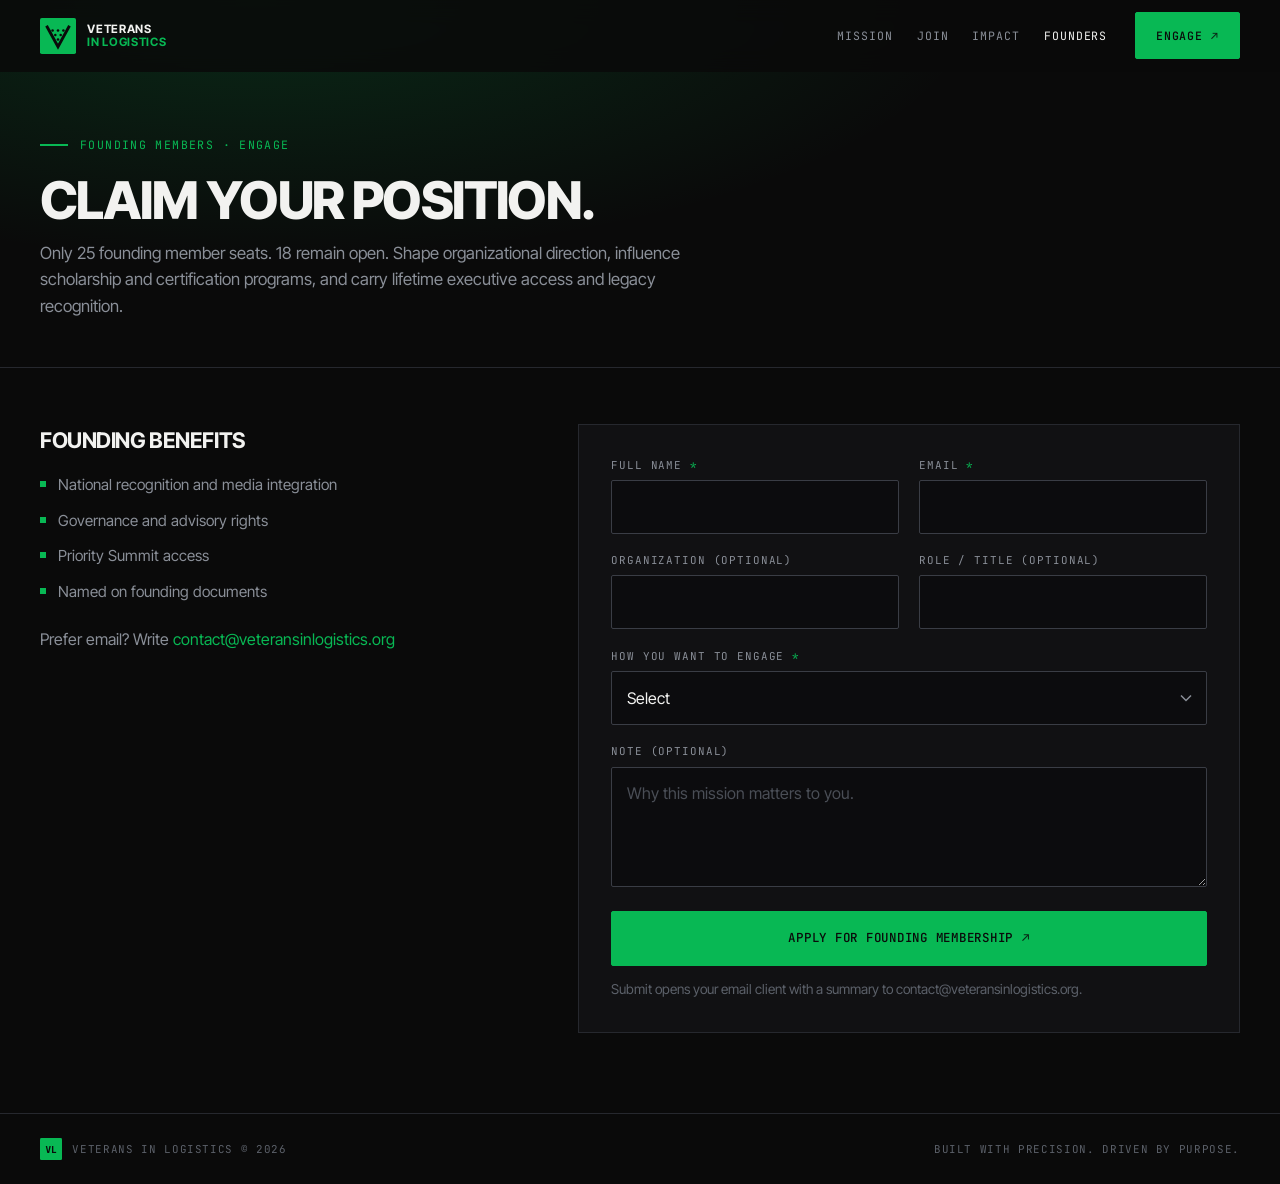
==== founders.html @ a4809c65 "Initial Veterans in Logistics landing site rebuild. Static site with /join resume intake, /sponsor J" ====
<!DOCTYPE html>
<html lang="en">
<head>
  <meta charset="utf-8" />
  <meta name="viewport" content="width=device-width, initial-scale=1" />
  <title>Founders | Veterans in Logistics</title>
  <meta name="description" content="Apply for founding membership. Shape governance, scholarships, and the legacy of Veterans in Logistics." />
  <link rel="preconnect" href="https://fonts.googleapis.com" />
  <link rel="preconnect" href="https://fonts.gstatic.com" crossorigin />
  <link href="https://fonts.googleapis.com/css2?family=Inter+Tight:wght@400;500;600;700;800&family=JetBrains+Mono:wght@400;500;600;700&display=swap" rel="stylesheet" />
  <link rel="stylesheet" href="assets/css/main.css" />
  <link rel="icon" href="assets/img/logo.svg" type="image/svg+xml" />
</head>
<body>
  <header class="site-header">
    <div class="container">
      <a class="logo" href="index.html" aria-label="Veterans in Logistics home">
        <img src="assets/img/logo.svg" alt="" width="36" height="36" />
        <span class="logo-text"><span>Veterans</span><span>In Logistics</span></span>
      </a>
      <button class="nav-toggle" type="button" aria-label="Open menu" aria-expanded="false" aria-controls="site-nav">
        <span></span>
      </button>
      <nav class="nav" id="site-nav">
        <div class="nav-links">
          <a href="index.html#mission">Mission</a>
          <a href="join.html">Join</a>
          <a href="index.html#impact">Impact</a>
          <a href="founders.html" aria-current="page">Founders</a>
        </div>
        <a class="btn btn-green" href="#founders-form">Engage <span class="arrow" aria-hidden="true">↗</span></a>
      </nav>
    </div>
  </header>

  <main>
    <section class="page-hero">
      <div class="container">
        <p class="section-label">Founding Members · Engage</p>
        <h1 class="section-title">Claim Your Position.</h1>
        <p class="section-body">
          Only 25 founding member seats. 18 remain open. Shape organizational direction, influence scholarship
          and certification programs, and carry lifetime executive access and legacy recognition.
        </p>
      </div>
    </section>

    <section class="form-section">
      <div class="container form-layout">
        <aside class="form-aside">
          <h2>Founding benefits</h2>
          <ul>
            <li>National recognition and media integration</li>
            <li>Governance and advisory rights</li>
            <li>Priority Summit access</li>
            <li>Named on founding documents</li>
          </ul>
          <p style="margin-top:1.5rem;">
            Prefer email? Write <a href="mailto:contact@veteransinlogistics.org" style="color:var(--green)">contact@veteransinlogistics.org</a>
          </p>
        </aside>

        <div class="form-card">
          <!--
            Formspree-ready placeholder:
              action="https://formspree.io/f/YOUR_FORM_ID"
              method="POST"
          -->
          <div class="success-panel" role="status" aria-live="polite"></div>
          <form id="founders-form" novalidate>
            <div class="form-grid">
              <div class="field">
                <label for="full_name">Full name <span class="req" aria-hidden="true">*</span></label>
                <input id="full_name" name="full_name" type="text" autocomplete="name" required />
              </div>
              <div class="field">
                <label for="email">Email <span class="req" aria-hidden="true">*</span></label>
                <input id="email" name="email" type="email" autocomplete="email" required />
              </div>
              <div class="field">
                <label for="organization">Organization <span class="hint-inline">(optional)</span></label>
                <input id="organization" name="organization" type="text" autocomplete="organization" />
              </div>
              <div class="field">
                <label for="title">Role / title <span class="hint-inline">(optional)</span></label>
                <input id="title" name="title" type="text" />
              </div>
              <div class="field full">
                <label for="engagement">How you want to engage <span class="req" aria-hidden="true">*</span></label>
                <select id="engagement" name="engagement" required>
                  <option value="">Select</option>
                  <option>Founding membership seat</option>
                  <option>Corporate sponsorship + founding</option>
                  <option>Advisory / governance interest</option>
                  <option>Not sure yet. Tell me more</option>
                </select>
              </div>
              <div class="field full">
                <label for="note">Note <span class="hint-inline">(optional)</span></label>
                <textarea id="note" name="note" placeholder="Why this mission matters to you."></textarea>
              </div>
            </div>
            <div class="form-actions">
              <button class="btn btn-green btn-lg btn-block" type="submit">
                Apply for Founding Membership
                <span class="arrow" aria-hidden="true">↗</span>
              </button>
              <p class="form-note">
                Submit opens your email client with a summary to contact@veteransinlogistics.org.
              </p>
            </div>
          </form>
        </div>
      </div>
    </section>
  </main>

  <footer class="site-footer">
    <div class="container footer-inner">
      <div class="footer-brand">
        <img src="assets/img/logo-mark.svg" alt="" width="22" height="22" />
        <span>Veterans in Logistics © 2026</span>
      </div>
      <span>Built with precision. Driven by purpose.</span>
    </div>
  </footer>
  <script src="assets/js/main.js"></script>
</body>
</html>
---- assets/css/main.css ----
/* Veterans in Logistics - static rebuild */
:root {
  --bg: #0a0a0a;
  --bg-elevated: #111113;
  --bg-card: #121214;
  --green: #08b854;
  --green-dim: #069a46;
  --green-glow: rgba(8, 184, 84, 0.18);
  --off-white: #f2f2f0;
  --white: #ffffff;
  --slate: #8a8f98;
  --slate-dim: #5c616a;
  --border: #26282e;
  --border-strong: #3a3d45;
  --danger: #e85d5d;
  --font-display: "Inter Tight", system-ui, sans-serif;
  --font-mono: "JetBrains Mono", ui-monospace, monospace;
  --nav-h: 72px;
  --max: 1200px;
  --radius: 2px;
}

*, *::before, *::after { box-sizing: border-box; }

html {
  scroll-behavior: smooth;
  -webkit-text-size-adjust: 100%;
}

body {
  margin: 0;
  background: var(--bg);
  color: var(--off-white);
  font-family: var(--font-display);
  font-size: 16px;
  line-height: 1.55;
  min-height: 100vh;
}

img { max-width: 100%; display: block; }
a { color: inherit; text-decoration: none; }
button, input, select, textarea { font: inherit; color: inherit; }
ul { list-style: none; margin: 0; padding: 0; }

.container {
  width: min(100% - 2.5rem, var(--max));
  margin-inline: auto;
}

/* ---------- Header ---------- */
.site-header {
  position: fixed;
  inset: 0 0 auto 0;
  z-index: 100;
  height: var(--nav-h);
  display: flex;
  align-items: center;
  background: rgba(10, 10, 10, 0.85);
  backdrop-filter: blur(12px);
  border-bottom: 1px solid transparent;
  transition: border-color 0.2s, background 0.2s;
}
.site-header.is-scrolled {
  border-bottom-color: var(--border);
  background: rgba(10, 10, 10, 0.95);
}
.site-header .container {
  display: flex;
  align-items: center;
  justify-content: space-between;
  gap: 1.5rem;
  width: min(100% - 2rem, var(--max));
}

.logo {
  display: inline-flex;
  align-items: center;
  gap: 0.7rem;
  flex-shrink: 0;
}
.logo img { width: 36px; height: 36px; }
.logo-text {
  display: flex;
  flex-direction: column;
  line-height: 1.05;
  font-family: var(--font-display);
  font-weight: 700;
  font-size: 0.72rem;
  letter-spacing: 0.06em;
  text-transform: uppercase;
}
.logo-text span:last-child { color: var(--green); }

.nav {
  display: flex;
  align-items: center;
  gap: 1.75rem;
}
.nav-links {
  display: flex;
  align-items: center;
  gap: 1.5rem;
}
.nav-links a {
  font-family: var(--font-mono);
  font-size: 0.72rem;
  letter-spacing: 0.08em;
  text-transform: uppercase;
  color: var(--slate);
  transition: color 0.15s;
}
.nav-links a:hover,
.nav-links a[aria-current="page"] { color: var(--off-white); }

.btn {
  display: inline-flex;
  align-items: center;
  justify-content: center;
  gap: 0.55rem;
  font-family: var(--font-mono);
  font-size: 0.72rem;
  font-weight: 500;
  letter-spacing: 0.06em;
  text-transform: uppercase;
  padding: 0.85rem 1.25rem;
  border: 1.5px solid transparent;
  border-radius: var(--radius);
  cursor: pointer;
  transition: background 0.15s, color 0.15s, border-color 0.15s, transform 0.15s;
  white-space: nowrap;
  text-align: center;
}
.btn:focus-visible {
  outline: 2px solid var(--green);
  outline-offset: 3px;
}
.btn-green {
  background: var(--green);
  color: #0a0a0a;
  border-color: var(--green);
}
.btn-green:hover { background: #0ad066; border-color: #0ad066; }
.btn-solid-light {
  background: var(--off-white);
  color: #0a0a0a;
  border-color: var(--off-white);
}
.btn-solid-light:hover { background: #fff; }
.btn-outline-green {
  background: transparent;
  color: var(--green);
  border-color: var(--green);
}
.btn-outline-green:hover { background: var(--green-glow); }
.btn-outline-light {
  background: transparent;
  color: var(--off-white);
  border-color: rgba(242, 242, 240, 0.45);
}
.btn-outline-light:hover {
  border-color: var(--off-white);
  background: rgba(255, 255, 255, 0.04);
}
.btn-block { width: 100%; }
.btn-lg { padding: 1.05rem 1.75rem; font-size: 0.78rem; }
.btn .icon { width: 18px; height: 18px; flex-shrink: 0; }
.btn .arrow { opacity: 0.85; }

.nav-toggle {
  display: none;
  background: none;
  border: 1px solid var(--border-strong);
  color: var(--off-white);
  width: 42px;
  height: 42px;
  border-radius: var(--radius);
  cursor: pointer;
  align-items: center;
  justify-content: center;
}
.nav-toggle span {
  display: block;
  width: 18px;
  height: 2px;
  background: currentColor;
  position: relative;
}
.nav-toggle span::before,
.nav-toggle span::after {
  content: "";
  position: absolute;
  left: 0;
  width: 18px;
  height: 2px;
  background: currentColor;
}
.nav-toggle span::before { top: -6px; }
.nav-toggle span::after { top: 6px; }

/* ---------- Hero ---------- */
.hero {
  position: relative;
  min-height: 100vh;
  min-height: 100dvh;
  display: flex;
  flex-direction: column;
  justify-content: flex-end;
  padding: calc(var(--nav-h) + 3rem) 0 3.5rem;
  overflow: hidden;
}
.hero-bg {
  position: absolute;
  inset: 0;
  background:
    linear-gradient(180deg, rgba(10,10,10,0.55) 0%, rgba(10,10,10,0.72) 45%, rgba(10,10,10,0.92) 100%),
    linear-gradient(90deg, rgba(10,10,10,0.75) 0%, rgba(10,10,10,0.35) 55%, rgba(10,10,10,0.55) 100%),
    url("../img/hero-bg.jpg") center / cover no-repeat;
  z-index: 0;
}
.hero-bg::after {
  content: "";
  position: absolute;
  inset: 0;
  background: radial-gradient(ellipse at 70% 40%, transparent 0%, rgba(10,10,10,0.4) 70%);
  pointer-events: none;
}
.hero .container { position: relative; z-index: 1; }

.eyebrow {
  display: inline-flex;
  align-items: center;
  gap: 0.75rem;
  font-family: var(--font-mono);
  font-size: 0.72rem;
  letter-spacing: 0.12em;
  text-transform: uppercase;
  color: var(--green);
  margin: 0 0 1.25rem;
}
.eyebrow::before {
  content: "";
  width: 28px;
  height: 2px;
  background: var(--green);
  flex-shrink: 0;
}
.eyebrow.no-line::before { display: none; }

.hero-title {
  margin: 0 0 1.25rem;
  font-size: clamp(2.6rem, 8vw, 5.5rem);
  font-weight: 800;
  line-height: 0.95;
  letter-spacing: -0.03em;
  text-transform: uppercase;
  max-width: 14ch;
}
.hero-title .line-green { color: var(--green); display: block; }

.hero-lead {
  max-width: 38rem;
  margin: 0 0 2.5rem;
  color: rgba(242, 242, 240, 0.88);
  font-size: clamp(1rem, 1.6vw, 1.125rem);
  font-weight: 400;
  line-height: 1.6;
}

.hero-ctas {
  display: grid;
  grid-template-columns: repeat(3, minmax(0, 1fr));
  gap: 0.85rem;
  max-width: 920px;
}
.hero-ctas .btn {
  justify-content: space-between;
  padding: 1rem 1.1rem;
}

.ticker {
  position: relative;
  z-index: 1;
  margin-top: 3rem;
  border-top: 1px solid rgba(255,255,255,0.08);
  border-bottom: 1px solid rgba(255,255,255,0.08);
  background: rgba(0,0,0,0.35);
}
.ticker-inner {
  display: flex;
  flex-wrap: wrap;
  gap: 0.75rem 1.5rem;
  padding: 0.95rem 0;
  font-family: var(--font-mono);
  font-size: 0.68rem;
  letter-spacing: 0.08em;
  text-transform: uppercase;
  color: var(--slate);
}
.ticker-inner span { display: inline-flex; align-items: center; gap: 1.5rem; }
.ticker-inner span + span::before {
  content: "";
  width: 5px;
  height: 5px;
  border-radius: 1px;
  background: var(--green);
}

/* ---------- Sections ---------- */
.section {
  padding: 5.5rem 0;
  position: relative;
}
.section-tight { padding: 4rem 0; }
.section-label {
  display: flex;
  align-items: center;
  gap: 0.75rem;
  font-family: var(--font-mono);
  font-size: 0.72rem;
  letter-spacing: 0.12em;
  text-transform: uppercase;
  color: var(--green);
  margin: 0 0 1.25rem;
}
.section-label::before {
  content: "";
  width: 28px;
  height: 2px;
  background: var(--green);
}
.section-title {
  margin: 0 0 1rem;
  font-size: clamp(2rem, 5vw, 3.25rem);
  font-weight: 800;
  letter-spacing: -0.03em;
  text-transform: uppercase;
  line-height: 1.05;
}
.section-body {
  max-width: 40rem;
  color: var(--slate);
  margin: 0 0 2.5rem;
  font-size: 1.05rem;
}

/* Impact */
.impact-grid {
  display: grid;
  grid-template-columns: repeat(4, 1fr);
  border-top: 1px solid var(--border);
  border-bottom: 1px solid var(--border);
}
.impact-item {
  padding: 2rem 1.5rem 2rem 0;
  border-right: 1px solid var(--border);
}
.impact-item:last-child { border-right: none; padding-right: 0; }
.impact-item:not(:first-child) { padding-left: 1.5rem; }
.impact-num {
  font-family: var(--font-mono);
  font-size: clamp(2rem, 4vw, 2.75rem);
  font-weight: 500;
  letter-spacing: -0.02em;
  margin: 0 0 0.65rem;
  color: var(--off-white);
}
.impact-label {
  font-family: var(--font-mono);
  font-size: 0.68rem;
  letter-spacing: 0.1em;
  text-transform: uppercase;
  color: var(--green);
  margin: 0 0 0.4rem;
}
.impact-desc {
  margin: 0;
  color: var(--slate-dim);
  font-size: 0.92rem;
}

/* Paths */
.paths {
  padding: 0;
}
.paths-grid {
  display: grid;
  grid-template-columns: repeat(3, 1fr);
  min-height: 520px;
}
.path-card {
  position: relative;
  display: flex;
  flex-direction: column;
  justify-content: space-between;
  padding: 2.5rem 2rem;
  min-height: 480px;
  border-right: 1px solid var(--border);
  overflow: hidden;
  text-decoration: none;
  transition: background 0.2s;
}
.path-card:last-child { border-right: none; }
.path-card::before {
  content: "";
  position: absolute;
  inset: 0;
  background-size: cover;
  background-position: center;
  opacity: 0.45;
  z-index: 0;
  transition: opacity 0.25s, transform 0.35s;
}
.path-card:hover::before {
  opacity: 0.6;
  transform: scale(1.03);
}
.path-card::after {
  content: "";
  position: absolute;
  inset: 0;
  background: linear-gradient(180deg, rgba(10,10,10,0.55) 0%, rgba(10,10,10,0.88) 100%);
  z-index: 1;
}
.path-card > * { position: relative; z-index: 2; }
.path-sponsor::before { background-image: url("../img/path-sponsor.jpg"); }
.path-veteran::before { background-image: url("../img/path-veteran.jpg"); }
.path-founder::before { background-image: url("../img/path-founder.jpg"); }

.path-top { display: flex; flex-direction: column; gap: 1rem; }
.path-icon {
  width: 28px;
  height: 28px;
  color: var(--green);
}
.path-meta {
  font-family: var(--font-mono);
  font-size: 0.68rem;
  letter-spacing: 0.1em;
  text-transform: uppercase;
  color: var(--slate);
}
.path-title {
  margin: 0;
  font-size: clamp(1.35rem, 2.4vw, 1.85rem);
  font-weight: 800;
  letter-spacing: -0.02em;
  text-transform: uppercase;
  line-height: 1.1;
}
.path-title.green { color: var(--green); }
.path-desc {
  margin: 0.75rem 0 0;
  color: var(--slate);
  font-size: 0.98rem;
  max-width: 22ch;
}
.path-link {
  font-family: var(--font-mono);
  font-size: 0.72rem;
  letter-spacing: 0.08em;
  text-transform: uppercase;
  color: var(--off-white);
  display: inline-flex;
  align-items: center;
  gap: 0.4rem;
  margin-top: 2rem;
}
.path-card:hover .path-link { color: var(--green); }

/* Ledger */
.benefits {
  display: flex;
  flex-wrap: wrap;
  gap: 0.75rem 1.5rem;
  margin: 0 0 2rem;
  font-family: var(--font-mono);
  font-size: 0.72rem;
  letter-spacing: 0.04em;
  color: var(--green);
}
.benefits li {
  display: inline-flex;
  align-items: center;
  gap: 0.65rem;
}
.benefits li::before {
  content: "";
  width: 6px;
  height: 6px;
  background: var(--green);
  flex-shrink: 0;
}

.progress-row {
  display: flex;
  align-items: center;
  gap: 1rem;
  margin-bottom: 1.5rem;
}
.progress-track {
  flex: 1;
  height: 3px;
  background: var(--border);
  position: relative;
}
.progress-fill {
  position: absolute;
  left: 0;
  top: 0;
  bottom: 0;
  width: 28%;
  background: var(--green);
}
.progress-count {
  font-family: var(--font-mono);
  font-size: 0.75rem;
  color: var(--slate);
  min-width: 3rem;
  text-align: right;
}

.ledger {
  border-top: 1px solid var(--border);
  margin-bottom: 2.5rem;
}
.ledger-row {
  display: grid;
  grid-template-columns: 4rem 1.25rem 1fr auto;
  align-items: center;
  gap: 0.85rem;
  padding: 1rem 0;
  border-bottom: 1px solid var(--border);
  font-family: var(--font-mono);
  font-size: 0.78rem;
  color: var(--slate);
}
.ledger-row .lock { color: var(--green); display: flex; }
.ledger-row .status { color: var(--green); letter-spacing: 0.08em; }
.ledger-row.available {
  color: var(--slate);
  transition: color 0.15s, background 0.15s;
}
.ledger-row.available:hover {
  color: var(--off-white);
  background: rgba(8, 184, 84, 0.04);
}
.ledger-row.available .status { color: var(--slate); }
.ledger-row.available:hover .status { color: var(--green); }
.redacted {
  display: inline-flex;
  gap: 0.35rem;
  align-items: center;
}
.redacted i {
  display: inline-block;
  height: 10px;
  background: #3a3d45;
  border-radius: 1px;
}
.ledger-more {
  font-family: var(--font-mono);
  font-size: 0.72rem;
  letter-spacing: 0.08em;
  color: var(--slate-dim);
  text-align: center;
  margin: -1rem 0 2rem;
  text-transform: uppercase;
}
.ledger-cta {
  display: flex;
  justify-content: center;
}

/* ---------- Page hero (inner) ---------- */
.page-hero {
  padding: calc(var(--nav-h) + 4rem) 0 3rem;
  border-bottom: 1px solid var(--border);
  background:
    radial-gradient(ellipse at 20% 0%, var(--green-glow), transparent 50%),
    var(--bg);
}
.page-hero .section-title { margin-bottom: 0.75rem; }
.page-hero .section-body { margin-bottom: 0; }

/* ---------- Forms ---------- */
.form-section { padding: 3.5rem 0 5rem; }
.form-layout {
  display: grid;
  grid-template-columns: 1fr 1.35fr;
  gap: 3rem;
  align-items: start;
}
.form-aside h2 {
  margin: 0 0 1rem;
  font-size: 1.35rem;
  font-weight: 700;
  text-transform: uppercase;
  letter-spacing: -0.02em;
}
.form-aside p {
  color: var(--slate);
  margin: 0 0 1.25rem;
}
.form-aside ul {
  display: flex;
  flex-direction: column;
  gap: 0.75rem;
}
.form-aside li {
  display: flex;
  gap: 0.75rem;
  align-items: flex-start;
  color: var(--slate);
  font-size: 0.95rem;
}
.form-aside li::before {
  content: "";
  width: 6px;
  height: 6px;
  margin-top: 0.5rem;
  background: var(--green);
  flex-shrink: 0;
}

.form-card {
  background: var(--bg-elevated);
  border: 1px solid var(--border);
  padding: 2rem;
}
.form-grid {
  display: grid;
  grid-template-columns: 1fr 1fr;
  gap: 1.15rem 1.25rem;
}
.form-grid .full { grid-column: 1 / -1; }

.field { display: flex; flex-direction: column; gap: 0.4rem; }
.field label {
  font-family: var(--font-mono);
  font-size: 0.68rem;
  letter-spacing: 0.08em;
  text-transform: uppercase;
  color: var(--slate);
}
.field label .req { color: var(--green); }
.field .hint {
  font-size: 0.8rem;
  color: var(--slate-dim);
  margin: 0;
}
.field input,
.field select,
.field textarea {
  background: #0c0c0e;
  border: 1px solid var(--border-strong);
  border-radius: var(--radius);
  padding: 0.85rem 0.95rem;
  color: var(--off-white);
  transition: border-color 0.15s, box-shadow 0.15s;
  width: 100%;
}
.field input::placeholder,
.field textarea::placeholder { color: #4a4e56; }
.field input:focus,
.field select:focus,
.field textarea:focus {
  outline: none;
  border-color: var(--green);
  box-shadow: 0 0 0 3px var(--green-glow);
}
.field textarea { min-height: 120px; resize: vertical; }
.field select {
  appearance: none;
  background-image: url("data:image/svg+xml,%3Csvg xmlns='http://www.w3.org/2000/svg' width='12' height='8' fill='none'%3E%3Cpath d='M1 1.5L6 6.5L11 1.5' stroke='%238a8f98' stroke-width='1.5'/%3E%3C/svg%3E");
  background-repeat: no-repeat;
  background-position: right 0.9rem center;
  padding-right: 2.2rem;
}
.field input[type="file"] {
  padding: 0.65rem;
  font-family: var(--font-mono);
  font-size: 0.75rem;
}
.field input[type="file"]::file-selector-button {
  font-family: var(--font-mono);
  font-size: 0.68rem;
  letter-spacing: 0.06em;
  text-transform: uppercase;
  background: var(--border);
  color: var(--off-white);
  border: none;
  padding: 0.55rem 0.85rem;
  margin-right: 0.75rem;
  border-radius: var(--radius);
  cursor: pointer;
}

.check-group {
  display: flex;
  flex-wrap: wrap;
  gap: 0.55rem;
}
.check-pill {
  display: inline-flex;
  align-items: center;
  gap: 0.4rem;
  font-family: var(--font-mono);
  font-size: 0.68rem;
  letter-spacing: 0.04em;
  text-transform: uppercase;
  padding: 0.55rem 0.75rem;
  border: 1px solid var(--border-strong);
  border-radius: var(--radius);
  cursor: pointer;
  user-select: none;
  transition: border-color 0.15s, background 0.15s, color 0.15s;
}
.check-pill:has(input:checked) {
  border-color: var(--green);
  background: var(--green-glow);
  color: var(--green);
}
.check-pill input {
  accent-color: var(--green);
  width: auto;
  margin: 0;
}

.radio-row {
  display: flex;
  flex-wrap: wrap;
  gap: 1rem;
}
.radio-row label {
  display: inline-flex;
  align-items: center;
  gap: 0.45rem;
  font-family: var(--font-display);
  font-size: 0.95rem;
  text-transform: none;
  letter-spacing: 0;
  color: var(--off-white);
  cursor: pointer;
}
.radio-row input { accent-color: var(--green); width: auto; }

.form-actions {
  margin-top: 1.5rem;
  display: flex;
  flex-direction: column;
  gap: 0.85rem;
}
.form-note {
  font-size: 0.85rem;
  color: var(--slate-dim);
  margin: 0;
}

.success-panel {
  display: none;
  border: 1px solid var(--green);
  background: rgba(8, 184, 84, 0.08);
  padding: 2rem;
  text-align: left;
}
.success-panel.is-visible { display: block; }
.form-card.is-submitted form { display: none; }
.success-panel h3 {
  margin: 0 0 0.75rem;
  font-size: 1.25rem;
  text-transform: uppercase;
  color: var(--green);
}
.success-panel p { color: var(--slate); margin: 0 0 0.85rem; }
.success-panel .attach-callout {
  border: 1px dashed var(--green);
  padding: 1rem;
  margin: 1rem 0;
  font-family: var(--font-mono);
  font-size: 0.78rem;
  color: var(--off-white);
  line-height: 1.5;
}
.summary-pre {
  background: #0c0c0e;
  border: 1px solid var(--border);
  padding: 1rem;
  font-family: var(--font-mono);
  font-size: 0.72rem;
  color: var(--slate);
  white-space: pre-wrap;
  max-height: 220px;
  overflow: auto;
  margin: 0 0 1rem;
}

/* ---------- Footer ---------- */
.site-footer {
  border-top: 1px solid var(--border);
  padding: 1.5rem 0;
}
.footer-inner {
  display: flex;
  align-items: center;
  justify-content: space-between;
  gap: 1rem;
  flex-wrap: wrap;
  font-family: var(--font-mono);
  font-size: 0.68rem;
  letter-spacing: 0.06em;
  text-transform: uppercase;
  color: var(--slate-dim);
}
.footer-brand {
  display: inline-flex;
  align-items: center;
  gap: 0.65rem;
}
.footer-brand img { width: 22px; height: 22px; }

/* ---------- Utilities ---------- */
.sr-only {
  position: absolute;
  width: 1px;
  height: 1px;
  padding: 0;
  margin: -1px;
  overflow: hidden;
  clip: rect(0,0,0,0);
  border: 0;
}

/* ---------- Responsive ---------- */
@media (max-width: 960px) {
  .hero-ctas { grid-template-columns: 1fr; max-width: 420px; }
  .impact-grid { grid-template-columns: 1fr 1fr; }
  .impact-item {
    border-right: none;
    padding: 1.5rem 1rem 1.5rem 0 !important;
  }
  .impact-item:nth-child(odd) { border-right: 1px solid var(--border); padding-right: 1rem !important; }
  .impact-item:nth-child(-n+2) { border-bottom: 1px solid var(--border); }
  .paths-grid { grid-template-columns: 1fr; }
  .path-card { border-right: none; border-bottom: 1px solid var(--border); min-height: 360px; }
  .form-layout { grid-template-columns: 1fr; gap: 2rem; }
}

@media (max-width: 760px) {
  .nav-toggle { display: inline-flex; }
  .nav {
    position: fixed;
    inset: var(--nav-h) 0 auto 0;
    background: rgba(10,10,10,0.98);
    border-bottom: 1px solid var(--border);
    padding: 1.25rem 1.25rem 1.5rem;
    flex-direction: column;
    align-items: stretch;
    gap: 1rem;
    display: none;
  }
  .nav.is-open { display: flex; }
  .nav-links { flex-direction: column; align-items: flex-start; gap: 1rem; }
  .nav .btn { width: 100%; }
  .form-grid { grid-template-columns: 1fr; }
  .ledger-row {
    grid-template-columns: 3.25rem 1rem 1fr;
    grid-template-rows: auto auto;
  }
  .ledger-row .status { grid-column: 3; justify-self: end; }
  .benefits { flex-direction: column; gap: 0.65rem; }
}

@media (max-width: 520px) {
  .impact-grid { grid-template-columns: 1fr; }
  .impact-item,
  .impact-item:nth-child(odd) {
    border-right: none !important;
    padding: 1.25rem 0 !important;
    border-bottom: 1px solid var(--border);
  }
  .impact-item:last-child { border-bottom: none; }
  .logo-text { display: none; }
  .hero { padding-bottom: 2rem; }
  .form-card { padding: 1.25rem; }
}
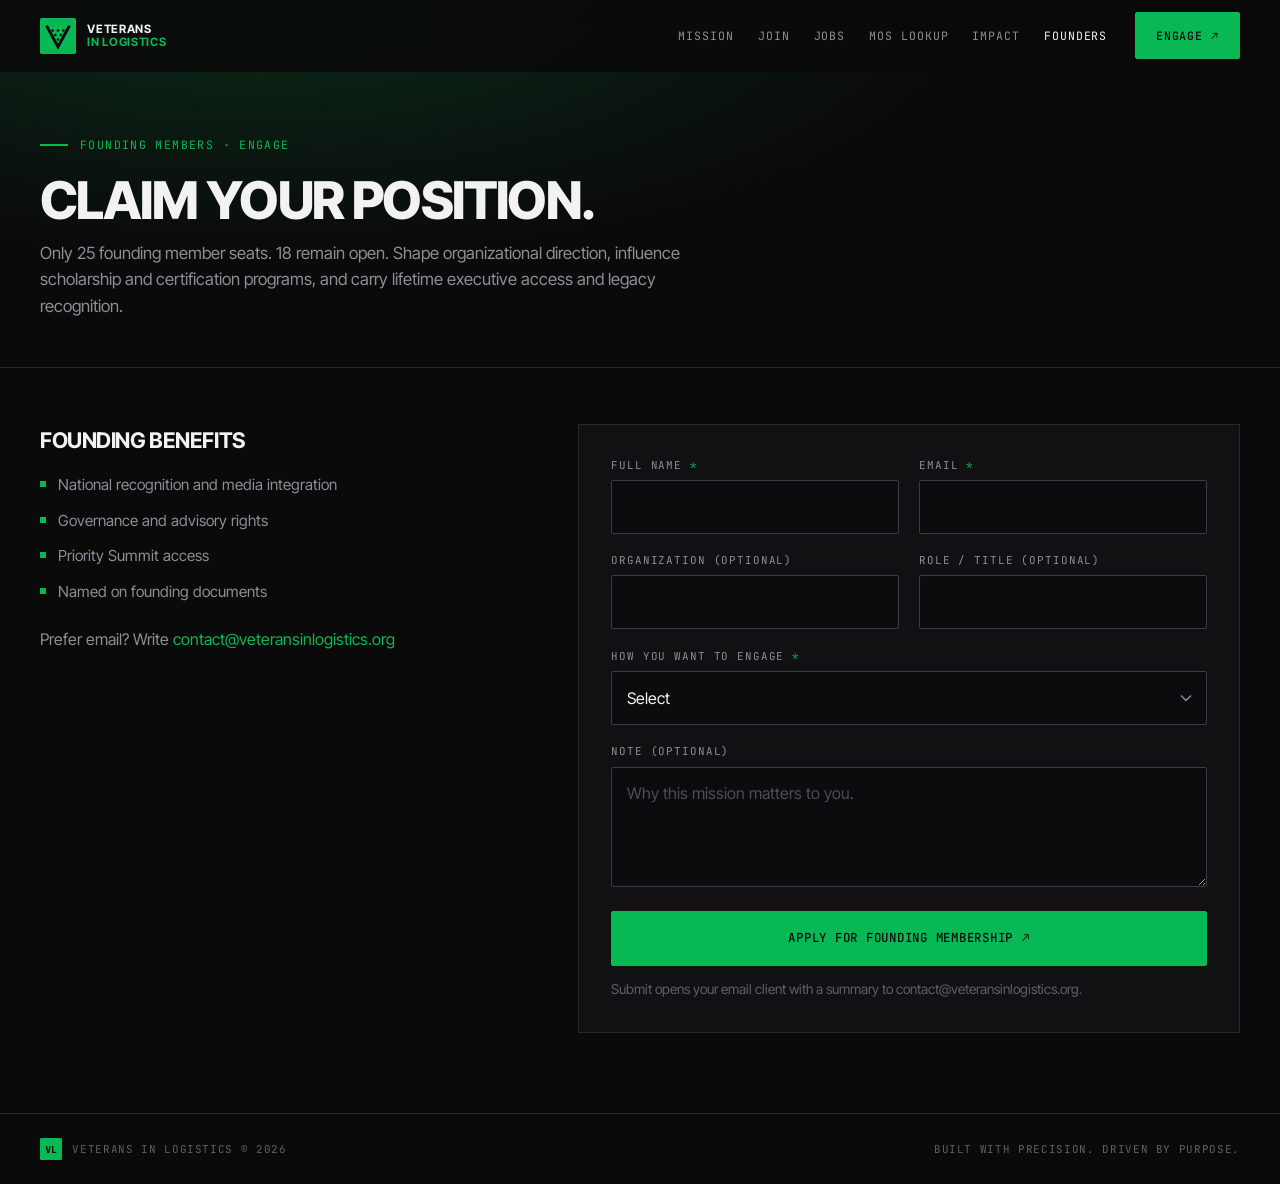
==== commit b5e61b69: "Phase 2: live jobs page, MOS lookup, daily job feed poller and refresh script" ====
--- a/founders.html
+++ b/founders.html
@@ -21,10 +21,12 @@
       <button class="nav-toggle" type="button" aria-label="Open menu" aria-expanded="false" aria-controls="site-nav">
         <span></span>
       </button>
-      <nav class="nav" id="site-nav">
+      <nav class="nav" id="site-nav" aria-label="Primary">
         <div class="nav-links">
           <a href="index.html#mission">Mission</a>
           <a href="join.html">Join</a>
+          <a href="jobs.html">Jobs</a>
+          <a href="mos.html">MOS Lookup</a>
           <a href="index.html#impact">Impact</a>
           <a href="founders.html" aria-current="page">Founders</a>
         </div>
--- a/assets/css/main.css
+++ b/assets/css/main.css
@@ -792,6 +792,197 @@
   max-height: 220px;
   overflow: auto;
   margin: 0 0 1rem;
+}
+
+/* ---------- Form sections, consent, honeypot ---------- */
+.form-subhead {
+  grid-column: 1 / -1;
+  margin: 0.75rem 0 -0.25rem;
+  padding-top: 1rem;
+  border-top: 1px solid var(--border);
+  font-family: var(--font-mono);
+  font-size: 0.72rem;
+  letter-spacing: 0.1em;
+  text-transform: uppercase;
+  color: var(--green);
+}
+.form-subhead:first-child { margin-top: 0; padding-top: 0; border-top: none; }
+.consent-row {
+  display: flex;
+  gap: 0.75rem;
+  align-items: flex-start;
+  font-size: 0.9rem;
+  line-height: 1.5;
+  color: var(--off-white);
+  cursor: pointer;
+}
+.field label.consent-row {
+  font-family: var(--font-display);
+  font-size: 0.9rem;
+  letter-spacing: 0;
+  text-transform: none;
+  color: var(--off-white);
+}
+.consent-row input {
+  accent-color: var(--green);
+  width: 18px !important;
+  height: 18px;
+  margin-top: 0.15rem;
+  flex-shrink: 0;
+}
+.hp-field {
+  position: absolute !important;
+  left: -10000px !important;
+  width: 1px;
+  height: 1px;
+  overflow: hidden;
+}
+.form-error {
+  display: none;
+  border: 1px solid var(--danger);
+  color: var(--off-white);
+  background: rgba(232, 93, 93, 0.08);
+  padding: 0.85rem 1rem;
+  font-size: 0.9rem;
+}
+.form-error.is-visible { display: block; }
+.form-error a { color: var(--green); }
+.btn[disabled] { opacity: 0.6; cursor: wait; }
+
+/* ---------- Jobs and MOS lookup ---------- */
+.jobs-meta {
+  margin: 1.25rem 0 0;
+  font-family: var(--font-mono);
+  font-size: 0.72rem;
+  letter-spacing: 0.06em;
+  text-transform: uppercase;
+  color: var(--slate);
+}
+.jobs-meta a { color: var(--green); }
+.jobs-section { padding: 2rem 0 5rem; }
+.filter-bar {
+  display: grid;
+  grid-template-columns: repeat(3, minmax(0, 1fr));
+  gap: 1rem 1.15rem;
+  background: var(--bg-elevated);
+  border: 1px solid var(--border);
+  padding: 1.25rem;
+}
+.filter-bar .filter-search { grid-column: 1 / -1; }
+.filter-bar .filter-checks { grid-column: 1 / -1; }
+.filter-checks-label {
+  font-family: var(--font-mono);
+  font-size: 0.68rem;
+  letter-spacing: 0.08em;
+  text-transform: uppercase;
+  color: var(--slate);
+}
+.mos-form { grid-template-columns: 1fr 2fr auto; align-items: end; }
+.mos-form .filter-search { grid-column: auto; }
+.mos-submit .btn { height: 100%; min-height: 48px; }
+.mos-hint { margin: 0.75rem 0 0; font-size: 0.85rem; color: var(--slate-dim); }
+.results-bar {
+  display: flex;
+  align-items: center;
+  justify-content: space-between;
+  gap: 1rem;
+  flex-wrap: wrap;
+  margin: 1.5rem 0 1rem;
+  scroll-margin-top: calc(var(--nav-h) + 1rem);
+}
+.results-count {
+  margin: 0;
+  font-family: var(--font-mono);
+  font-size: 0.75rem;
+  letter-spacing: 0.06em;
+  text-transform: uppercase;
+  color: var(--off-white);
+}
+.btn-sm { padding: 0.55rem 0.9rem; font-size: 0.66rem; }
+.soc-note { color: var(--slate); font-size: 0.9rem; margin: 0 0 1rem; }
+.soc-note a { color: var(--green); }
+.job-list {
+  list-style: none;
+  margin: 0;
+  padding: 0;
+  display: grid;
+  grid-template-columns: repeat(2, minmax(0, 1fr));
+  gap: 1rem;
+}
+.job-card {
+  background: var(--bg-card);
+  border: 1px solid var(--border);
+  padding: 1.15rem 1.25rem;
+  display: flex;
+  flex-direction: column;
+  gap: 0.45rem;
+  transition: border-color 0.15s;
+}
+.job-card:hover { border-color: var(--border-strong); }
+.job-top { display: flex; justify-content: space-between; gap: 0.75rem; align-items: flex-start; }
+.job-title { margin: 0; font-size: 1.02rem; font-weight: 600; line-height: 1.3; }
+.job-title a { color: var(--off-white); text-decoration: none; }
+.job-title a:hover { color: var(--green); }
+.job-employer { margin: 0; color: var(--green); font-weight: 600; font-size: 0.92rem; }
+.job-meta { margin: 0; display: flex; flex-wrap: wrap; gap: 0.35rem 1rem; color: var(--slate); font-size: 0.86rem; }
+.job-tags { display: flex; flex-wrap: wrap; gap: 0.4rem; margin-top: 0.15rem; }
+.tag {
+  font-family: var(--font-mono);
+  font-size: 0.62rem;
+  letter-spacing: 0.06em;
+  text-transform: uppercase;
+  border: 1px solid var(--border-strong);
+  color: var(--slate);
+  padding: 0.25rem 0.5rem;
+  white-space: nowrap;
+}
+.tag-green { border-color: var(--green); color: var(--green); }
+.job-apply {
+  margin-top: auto;
+  padding-top: 0.5rem;
+  font-family: var(--font-mono);
+  font-size: 0.7rem;
+  letter-spacing: 0.06em;
+  text-transform: uppercase;
+  color: var(--off-white);
+  text-decoration: none;
+}
+.job-apply:hover { color: var(--green); }
+.job-cta { border-color: var(--green); background: rgba(8, 184, 84, 0.06); }
+.job-cta p { margin: 0 0 0.5rem; color: var(--slate); font-size: 0.9rem; }
+.job-cta .btn { align-self: flex-start; }
+.pager { display: flex; align-items: center; justify-content: center; gap: 1rem; margin: 1.75rem 0 0; }
+.pager-label { font-family: var(--font-mono); font-size: 0.72rem; color: var(--slate); text-transform: uppercase; letter-spacing: 0.06em; }
+.cta-card {
+  margin-top: 2.5rem;
+  border: 1px solid var(--green);
+  background: rgba(8, 184, 84, 0.06);
+  padding: 1.75rem;
+  display: flex;
+  align-items: center;
+  justify-content: space-between;
+  gap: 1.5rem;
+  flex-wrap: wrap;
+}
+.cta-card h2 { margin: 0 0 0.4rem; font-size: 1.4rem; text-transform: uppercase; letter-spacing: -0.02em; }
+.cta-card p { margin: 0; color: var(--slate); max-width: 56ch; }
+.jobs-source { margin: 1.5rem 0 0; color: var(--slate-dim); font-size: 0.8rem; max-width: 80ch; }
+.mos-card { margin-top: 1.5rem; background: var(--bg-elevated); border: 1px solid var(--border); padding: 1.5rem; }
+.mos-card .section-label { margin-bottom: 0.5rem; }
+.mos-title { margin: 0 0 0.5rem; font-size: 1.5rem; text-transform: uppercase; letter-spacing: -0.02em; }
+.mos-sub { margin: 0 0 0.75rem; color: var(--slate); }
+.onet-list { list-style: none; margin: 0; padding: 0; display: flex; flex-direction: column; gap: 0.5rem; }
+.onet-list li { display: flex; justify-content: space-between; gap: 1rem; align-items: center; border-top: 1px solid var(--border); padding-top: 0.5rem; }
+.onet-title { color: var(--off-white); }
+.mos-actions { display: flex; gap: 0.75rem; flex-wrap: wrap; margin-top: 1rem; }
+.mos-card .check-pill { background: transparent; color: var(--off-white); text-align: left; }
+@media (max-width: 760px) {
+  .filter-bar { grid-template-columns: 1fr 1fr; padding: 1rem; }
+  .filter-bar .field:nth-child(4) { grid-column: 1 / -1; }
+  .mos-form { grid-template-columns: 1fr; }
+  .job-list { grid-template-columns: 1fr; }
+  .cta-card { padding: 1.25rem; }
+  .onet-list li { flex-direction: column; align-items: flex-start; gap: 0.3rem; }
 }
 
 /* ---------- Footer ---------- */
